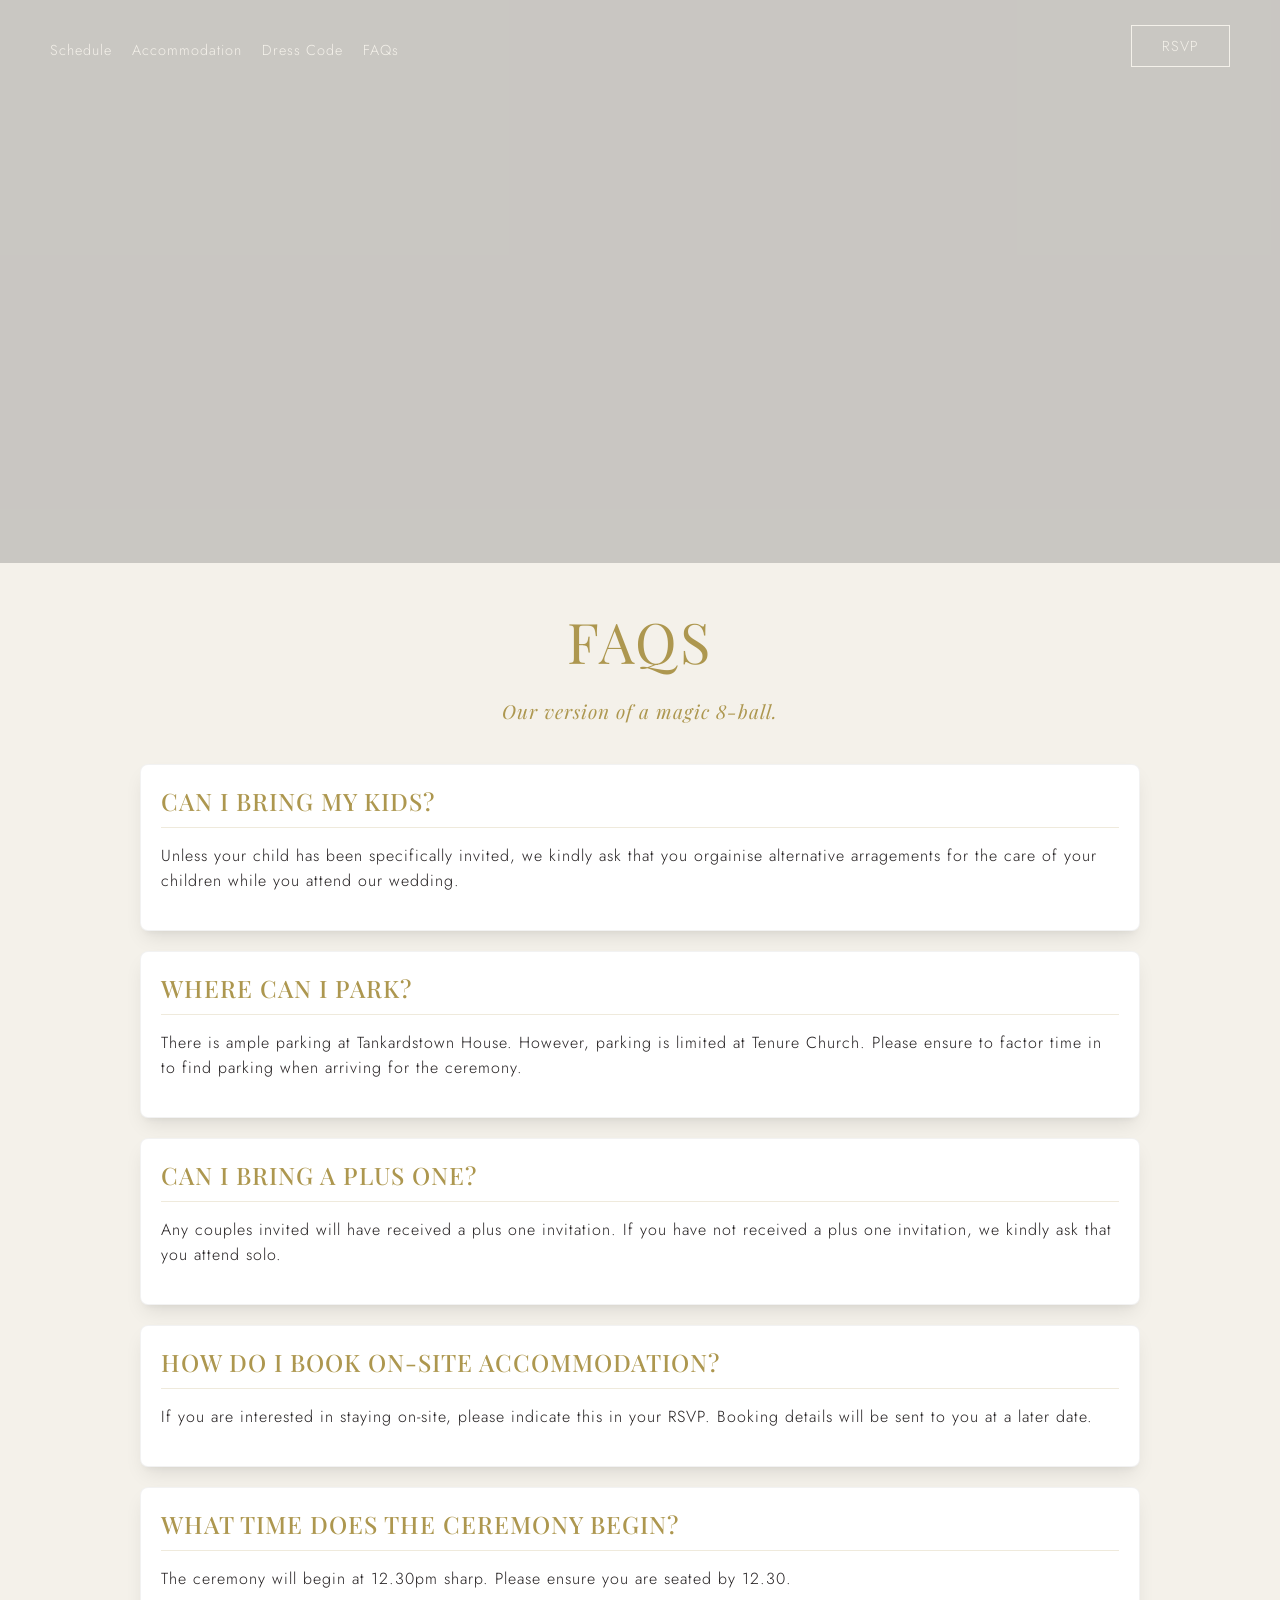
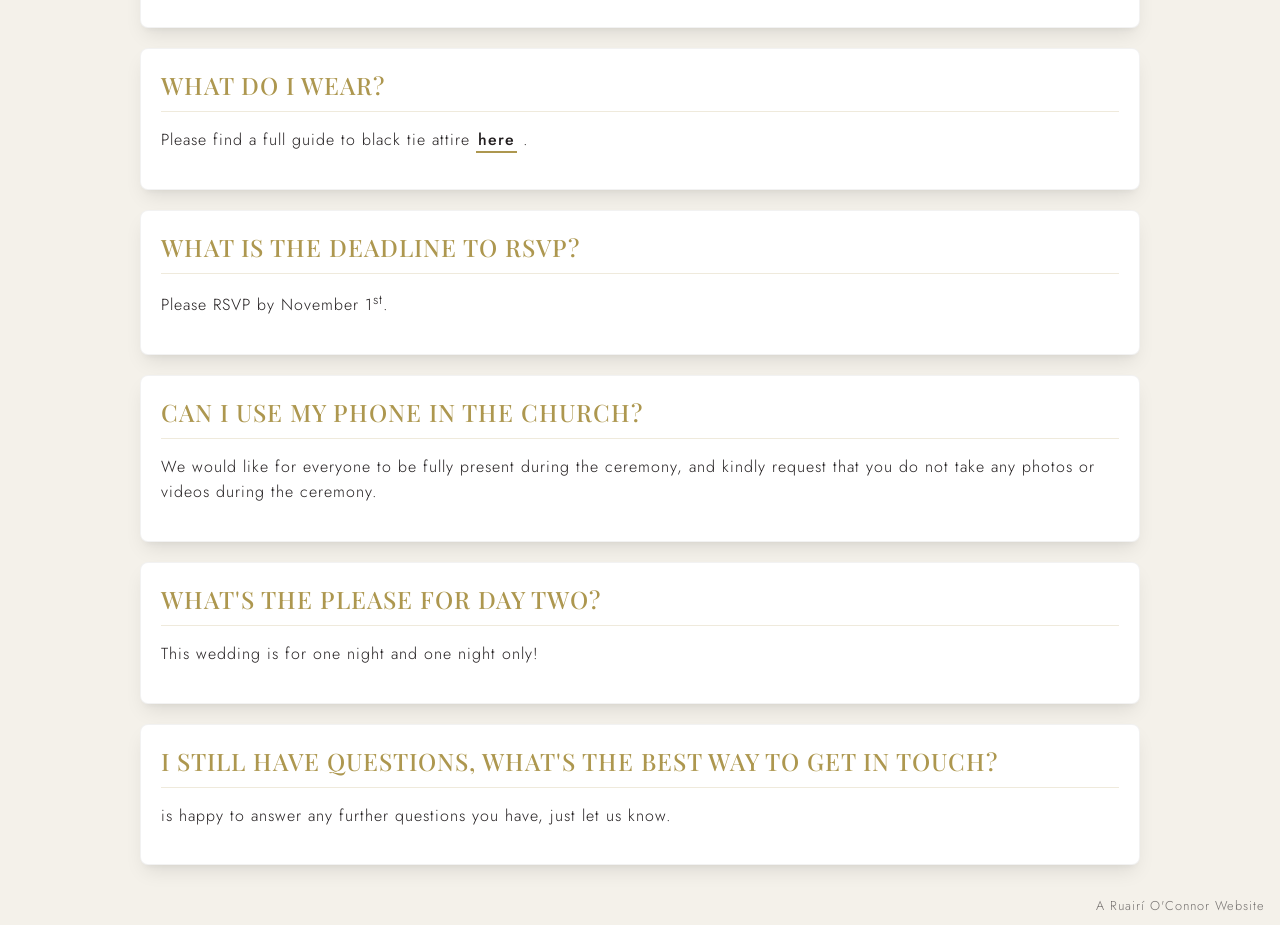
==== faqs/index.html @ f0cdb49d "Initial commit" ====
<!DOCTYPE html>
<html>

<head>
    <meta charset="UTF-8">
    <meta name="viewport" content="width=device-width, initial-scale=1.0">
    <title>FAQs</title>
    <link rel="icon" type="image/svg+xml" href="/assets/favicon.svg">
    <link rel="stylesheet" type="text/css" href="/styles.css">
    <link rel="stylesheet" type="text/css" href="/faqs/faqs.css" id="page-specific-css">
    <script src="/config.js"></script>
</head>

<body class="faqs">
    <div class="text">
        <!-- Title & Subtitle Section -->
        <div class="intro-section">
            <h2>FAQs</h2>
            <p class="subtitle">Our version of a magic 8-ball.</p>
        </div>
        
        <!-- FAQ Item 1 -->
        <div class="display-card">
            <h3>Can I bring my kids?</h3>
            <p>Unless your child has been specifically invited, we kindly ask that you orgainise alternative arragements for the care of your children while you attend our wedding.</p>
        </div>
        <!-- FAQ Item 2 -->
        <div class="display-card">
            <h3>Where can I park?</h3>
	    <p>There is ample parking at Tankardstown House. However, parking is limited at Tenure Church. Please ensure to factor time in to find parking when arriving for the ceremony.</p>
        </div>
        
        <!-- FAQ Item 3 -->
        <div class="display-card">
            <h3>Can I bring a plus one?</h3>
            <p>Any couples invited will have received a plus one invitation. If you have not received a plus one
                invitation, we kindly ask that you attend solo.</p>
        </div>
        
        <!-- FAQ Item 4 -->
        <div class="display-card">
            <h3>How do I book on-site accommodation?</h3>
            <p>If you are interested in staying on-site, please indicate this in your RSVP. Booking details will be sent
                to you at a later date.</p>
        </div>

        <!-- FAQ Item 5 -->
        <div class="display-card">
            <h3>What time does the ceremony begin?</h3>
	    <p>The ceremony will begin at 12.30pm sharp. Please ensure you are seated by 12.30.</p>
        </div>

        <!-- FAQ Item 6 -->
        <div class="display-card">
            <h3>What do I wear?</h3>
            <p>Please find a full guide to black tie attire 
	       <a href="https://www.narrytailor.com/blog/black-tie-dress-code-the-definitive-guide-for-men-women" target="_blank" rel="noopener noreferrer">here</a>
	       .
	    </p>
        </div>

        <!-- FAQ Item 7 -->
        <div class="display-card">
            <h3>What is the deadline to RSVP?</h3>
	    <p>Please RSVP by November 1<sup>st</sup>.</p>
        </div>

        <!-- FAQ Item 8 -->
        <div class="display-card">
            <h3>Can I use my phone in the church?</h3>
	    <p>We would like for everyone to be fully present during the ceremony, and kindly request that you do not take any photos or videos during the ceremony.</p>
        </div>

        <!-- FAQ Item 9 -->
        <div class="display-card">
            <h3>What's the please for Day Two?</h3>
	    <p>This wedding is for one night and one night only!</p>
        </div>

        <!-- FAQ Item 10 -->
        <div class="display-card">
            <h3>I still have questions, what's the best way to get in touch?</h3>
	    <p><span id="faq-contact-name"></span> is happy to answer any further questions you have, just let us know.</p>
        </div>
    </div>
    <!-- Script Logic -->
    <script src="../main.js"></script>
</body>

</html>
---- styles.css ----
/* -------------------------------------------------------------------------- */
/* GLOBAL VARIABLES & RESET                                                   */
/* -------------------------------------------------------------------------- */
@import url('https://fonts.googleapis.com/css2?family=Forum&family=Jost:ital,wght@0,100..900;1,100..900&family=Playfair+Display:ital,wght@0,400..900;1,400..900&display=swap');

:root {
  /* Color Palette */
  --surface: #F4F1EA;     /* Main background color (off-white/cream) */
  --on-surface: #231F20;  /* Standard text color (dark charcoal) */
  --accent: #AD974F;      /* Gold accent color for headings/buttons */
  --secondary: #FFFFFF;   /* Pure white for cards/contrast elements */
}

/* Base Body Styles */
body {
  margin: 0px;
  font-family: 'Jost', sans-serif;
  letter-spacing: 1px;
  font-weight: 300;
  background-color: var(--surface);
  color: var(--on-surface);
  user-select: none;
  word-wrap: break-word; /* Prevent long words breaking layout */
  position: relative;
  min-height: calc(100vh - 40px);
  padding-bottom: 40px;

  /* Global Container for text sections */
  .text {
    margin: 0 auto;
    padding: 0 10%;
    max-width: 1000px;
  }
}

/* -------------------------------------------------------------------------- */
/* GLOBAL HEADER & NAVIGATION STYLES                                          */
/* -------------------------------------------------------------------------- */
h1 {
  font-family: 'Playfair Display', serif;
  color: var(--accent);
  grid-column: 2; /* Centered in grid header layout */
  margin: 0;
}

h1 a {
  color: inherit;
  text-decoration: none;
  cursor: pointer;
  -webkit-tap-highlight-color: transparent;
}

/* Hide navigation by default (handled by media queries/JS for mobile) */
nav {
  display: none;
}

/* 
 * Main Header Area 
 * Uses CSS Grid for layout: [Menu Trigger] [Logo] [RSVP Button]
 */
header {
  padding: 25px 50px 0;
  background-repeat: no-repeat;
  background-position: center bottom;
  background-size: cover;
  position: relative;
  box-sizing: border-box;
  width: 100%;
  aspect-ratio: 16/9; /* Maintain cinematic aspect ratio */
  min-height: 200px;
  display: grid;
  grid-template-columns: 1fr auto 1fr; /* Three-column grid */
  align-items: center;
  align-content: start;
  text-align: center;
  user-select: none;
  font-size: 1.5rem;
  color: var(--surface);
  /* Inner shadow creates a vignette/darkening effect over background image */
  box-shadow: inset 0 0 0 1000px rgba(100, 100, 100, 0.3);
}

/* -------------------------------------------------------------------------- */
/* CARD COMPONENT STYLES                                                      */
/* Used throughout site for content blocks                                    */
/* -------------------------------------------------------------------------- */
.display-card {
  background: var(--secondary);
  padding: 20px;
  box-shadow: 0 10px 20px -5px rgba(0, 0, 0, 0.1), 0 6px 6px -5px rgba(0, 0, 0, 0.05);
  border-radius: 8px;
  transition: all .3s ease;
  border: 1px solid rgba(0, 0, 0, 0.05);
  margin-bottom: 20px;
  position: relative;
  overflow: hidden;
}

/* Hover effect for interactive cards */
.display-card:hover {
  box-shadow: 0 20px 25px -5px rgba(0, 0, 0, 0.1), 0 10px 10px -5px rgba(0, 0, 0, 0.04);
}

/* Titles within cards */
.display-card h3,
.display-card h4 {
  padding: 0;
  background: transparent;
  color: var(--accent);
  text-transform: uppercase;
  margin: 0 0 15px 0;
  font-weight: 500;
  letter-spacing: 1px; /* Improved readability for uppercase */
  border-radius: 0;
  font-size: 1.5rem;
  text-align: left;
  font-family: 'Playfair Display', serif;
  /* Subtle separator line under title */
  border-bottom: 1px solid color-mix(in srgb, var(--accent), transparent 80%);
  padding-bottom: 10px;
}

/* Paragraph text within cards */
.display-card p {
  margin-top: 15px;
  text-align: left;
  line-height: 1.6; /* Comfortable reading height */
}

/* Links within cards */
.display-card a {
  color: var(--on-surface);
  text-decoration: none;
  border-bottom: 2px solid var(--accent);
  transition: all 0.2s ease;
  padding: 0 2px;
  font-weight: 500;
}

/* Link hover state */
.display-card a:hover {
  background-color: var(--accent);
  color: var(--on-surface);
  border-radius: 4px;
  border-bottom-color: transparent;
}

/* -------------------------------------------------------------------------- */
/* TYPOGRAPHY & TEXT ELEMENTS                                                  */
/* -------------------------------------------------------------------------- */

/* Main Section Heading */
h2 {
  margin: 40px 0 20px;
  font-family: 'Playfair Display', serif;
  font-size: 3.5rem;
  text-align: center;
  font-weight: 400;
  letter-spacing: 0.05em;
  color: var(--accent);
  text-transform: uppercase;
}

/* Subtitles (usually under H2) */
.subtitle {
  font-family: 'Playfair Display', serif;
  font-style: italic;
  font-size: 1.2rem;
  color: var(--accent);
}

/* Secondary Headings */
h3 {
  font-size: 2rem;
  text-align: center;
  color: var(--on-surface);
  font-weight: 300;
  user-select: none;
}

h4 {
  font-size: 1.8rem;
  text-align: center;
  color: var(--on-surface);
  font-weight: 300;
}

/* -------------------------------------------------------------------------- */
/* NAVIGATION MENU (DESKTOP)                                                  */
/* -------------------------------------------------------------------------- */

/* Navigation Container */
.menu {
  display: flex;
  justify-content: flex-start;
  align-items: center;
  width: auto;
  grid-column: 1; /* Aligns to left side of header grid */
}

/* Navigation List */
.menu ul {
  display: flex;
  list-style: none; /* Removes bullet points */
  padding: 0;
  margin: 0;
  gap: 20px; /* Space between menu items */
}

/* Navigation Links */
.menu a {
  text-decoration: none;
  font-size: 0.9rem;
  color: var(--surface);
  transition: color 0.3s ease;
}

/* Link Hover State */
.menu a:hover {
  color: var(--accent);
}

/* -------------------------------------------------------------------------- */
/* ACTION BUTTONS (RSVP)                                                      */
/* -------------------------------------------------------------------------- */

.rsvp-button {
  background-color: transparent;
  color: var(--surface);
  border: 1px solid var(--surface);
  padding: 10px 30px;
  font-family: inherit;
  font-size: 0.9rem;
  letter-spacing: inherit;
  cursor: pointer;
  transition: all 0.3s ease;
  text-transform: uppercase;
  justify-self: end; /* Aligns to far right */
  grid-column: 3;
  z-index: 100;
  text-decoration: none;
  text-align: center;
}

.rsvp-button:hover {
  background-color: var(--surface);
  color: var(--on-surface); /* Inverts colors on hover */
}

/* -------------------------------------------------------------------------- */
/* MOBILE MENU (HAMBURGER)                                                    */
/* -------------------------------------------------------------------------- */

/* Hamburger Icon Container */
.ham-menu {
  display: none; /* Hidden on desktop */
  height: 50px;
  width: 50px;
  margin-right: auto;
  position: relative;
  z-index: 100;
  cursor: pointer;
}

/* Hamburger Lines */
.ham-menu span {
  height: 5px;
  width: 100%;
  background-color: var(--surface);
  border-radius: 25px;
  position: absolute;
  top: 50%;
  left: 50%;
  transform: translate(-50%, -50%);
  transition: 0.3s ease; /* Smooth animation */
}

/* Active State Color */
.ham-menu.open span {
  background-color: var(--accent);
}

/* Top Line Position */
.ham-menu span:nth-child(1) {
  top: 25%;
}

/* Bottom Line Position */
.ham-menu span:nth-child(3) {
  top: 75%;
}

/* 
 * Hamburger Animation to 'X' 
 * Transforms lines into a cross when menu is open
 */

/* Top Line Rotation */
.ham-menu.open span:nth-child(1) {
  top: 50%;
  transform: translate(-50%, -50%) rotate(45deg);
}

/* Middle Line Fades Out */
.ham-menu.open span:nth-child(2) {
  opacity: 0;
}

/* Bottom Line Rotation */
.ham-menu.open span:nth-child(3) {
  top: 50%;
  transform: translate(-50%, -50%) rotate(-45deg);
}

/* -------------------------------------------------------------------------- */
/* RESPONSIVE MEDIA QUERIES                                                   */
/* -------------------------------------------------------------------------- */

/* Large Screens (2000px+) */
@media screen and (min-width: 2000px) {
  .menu a {
    font-size: 1.2rem;

  }

  .menu ul {
    gap: 60px; /* Increase spacing for large screens */
  }
}

/* Medium Screens (Header Height Adjustments) */
@media screen and (min-width: 1000px) {
  header {
    height: 562.5px; /* Fixed height for aspect ratio */
  }
}

/* Large Screens (Header Height Adjustments) */
@media screen and (min-width: 1500px) {
  header {
    height: 787.5px; /* Fixed height for aspect ratio */
  }
}

/* Tablet & Mobile (Max Width 1000px) */
@media screen and (max-width: 1000px) {
  nav {
    display: flex;
  }

  /* Show Hamburger Menu */
  .ham-menu {
    display: block;
  }

  /* Full Screen Mobile Menu Overlay */
  .menu {
    background-color: var(--surface);
    height: 100vh;
    width: 100%;
    position: fixed;
    top: 0;
    left: -1000px; /* Hidden off-screen by default */
    display: flex;
    flex-direction: column;
    justify-content: center;
    align-items: center;
    text-align: center;
    font-size: 3rem;
    transition: 0.3s ease; /* Smooth slide-in */
    z-index: 90;
  }

  /* Slide Menu In */
  .menu.visible {
    left: 0;
  }

  .menu ul {
    flex-direction: column;
    gap: 1rem;
  }

  /* Mobile Menu Link Styling */
  .menu a {
    font-family: 'Playfair Display', serif;
    font-size: 2rem;
    text-align: center;
    font-weight: 400;
    letter-spacing: 0.05em;
    color: var(--accent);
    text-transform: uppercase;
  }

  header {
    padding: 25px 25px 0;
    width: 100%;
  }
}

/* Small Mobile Screens (Max Width 500px) */
@media screen and (max-width: 500px) {
  header {
    font-size: 1.1rem;
  }

  .rsvp-button {
    padding: 7.5px 15px;
    font-size: 0.75rem;
  }

  /* Smaller Hamburger Icon */
  .ham-menu {
    height: 30px;
    width: 30px;
  }

  .ham-menu span {
    height: 3px;
    width: 100%;
    border-radius: 15px;
  }

  /* Adjust Typography Scale */
  h2 {
    font-size: 2rem;
  }

  h3 {
    font-size: 1.5rem;
  }

  /* Note: Duplicate h3 selector in original CSS consolidated here */
}


.intro-section {
  text-align: center;
  margin-bottom: 40px;
  animation: fadeIn 0.5s ease-out;
}

@keyframes fadeIn {
  from {
    opacity: 0;
    transform: translateY(10px);
  }

  to {
    opacity: 1;
    transform: translateY(0);
  }
}

/* General Layout Button (Used in Forms etc.) */
button {
  display: block;
  width: 100%;
  padding: 15px;
  background-color: var(--accent);
  color: var(--secondary);
  border: none;
  border-radius: 4px;
  font-family: 'Jost', sans-serif;
  font-size: 1.1rem;
  font-weight: 500;
  text-transform: uppercase;
  letter-spacing: 1px;
  cursor: pointer;
  transition: all 0.3s ease;
  margin-top: 30px;
}

button:hover {
  background-color: color-mix(in srgb, var(--accent), black 10%);
  transform: translateY(-2px);
  box-shadow: 0 5px 15px rgba(0, 0, 0, 0.1);
}

button:active {
  transform: translateY(0);
}

.site-signature {
  position: absolute;
  bottom: 10px;
  right: 15px;
  font-family: 'Jost', sans-serif;
  font-size: 0.8rem;
  color: var(--on-surface);
  opacity: 0.6;
  pointer-events: auto; /* allow clicking the signature link */
  text-decoration: none; /* remove underline on link */
  cursor: pointer;
  z-index: 1000;
  -webkit-tap-highlight-color: transparent;
}
---- faqs/faqs.css ----
/* -------------------------------------------------------------------------- */
/* FAQS PAGE STYLES                                                           */
/* -------------------------------------------------------------------------- */

/* Header Background */
body.faqs header {
  background-image: url('../assets/backgrounds/faqs.jpg');
  background-position: center;
}
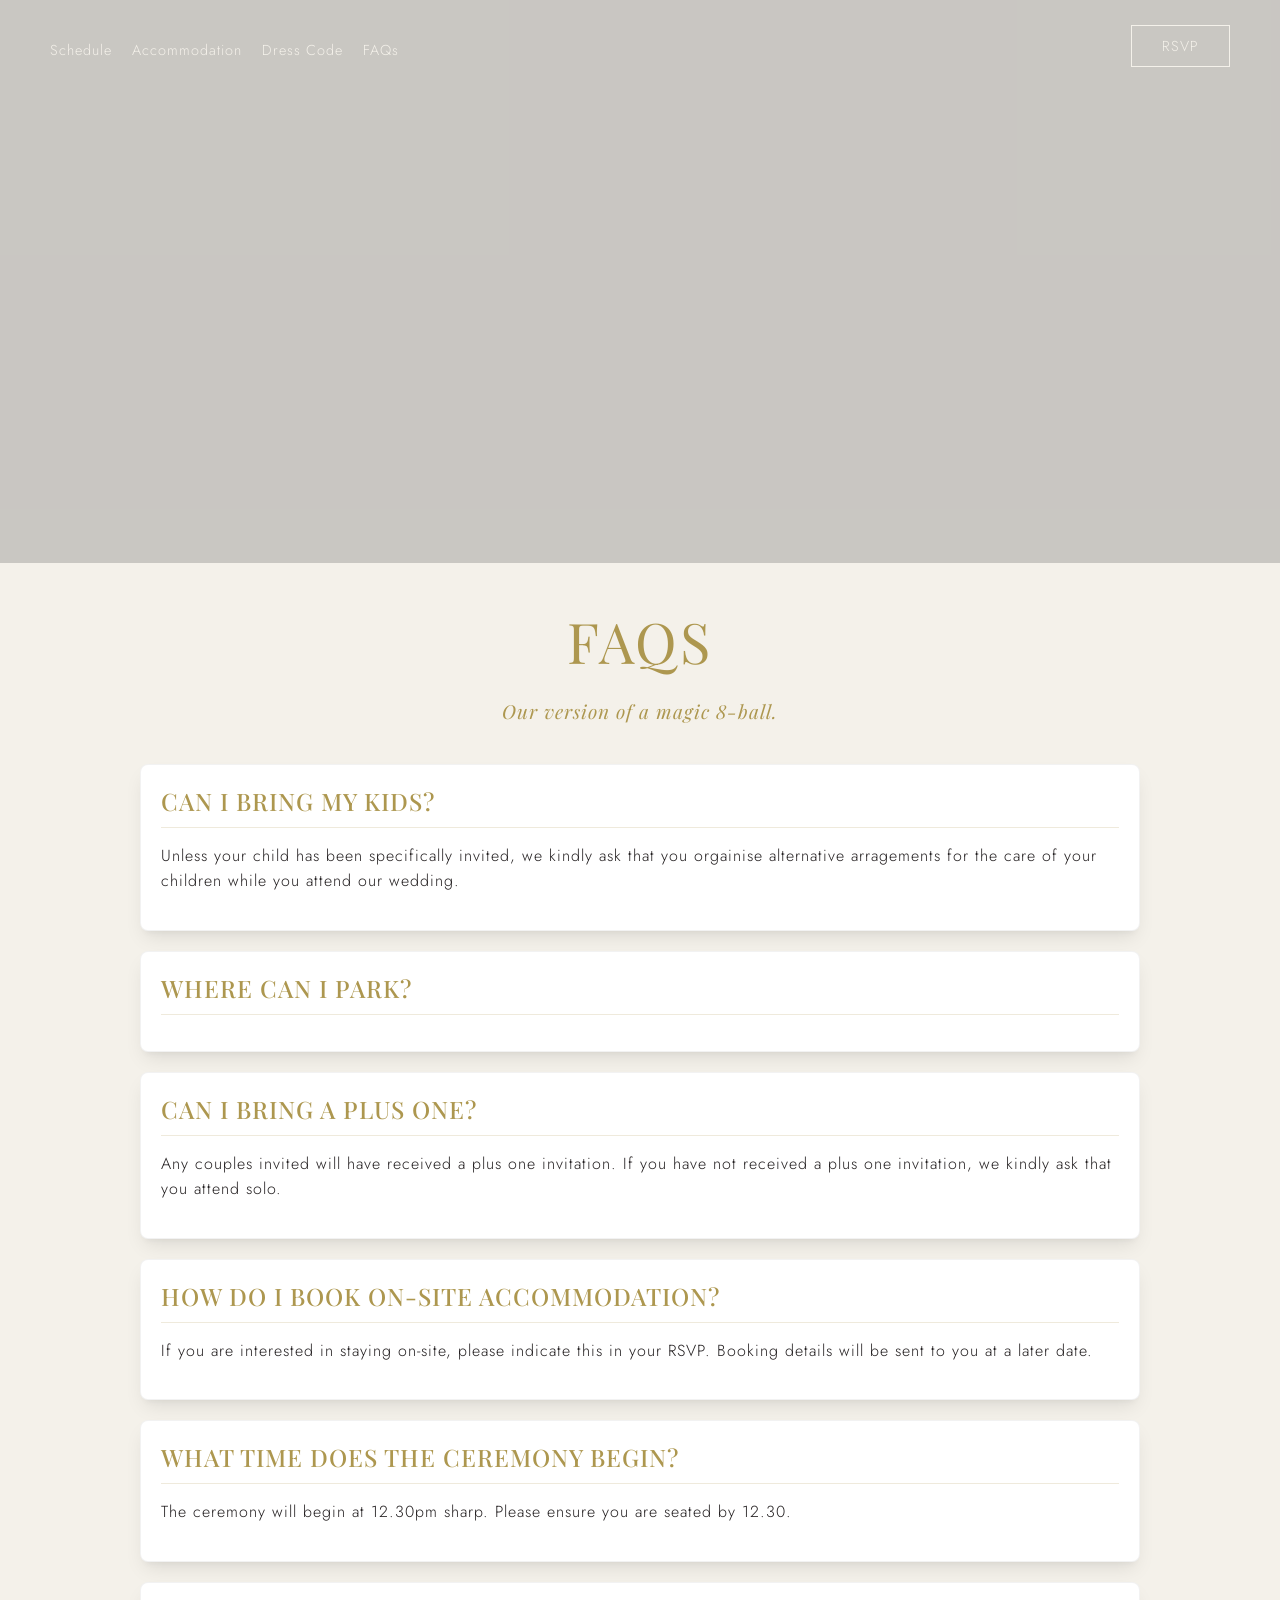
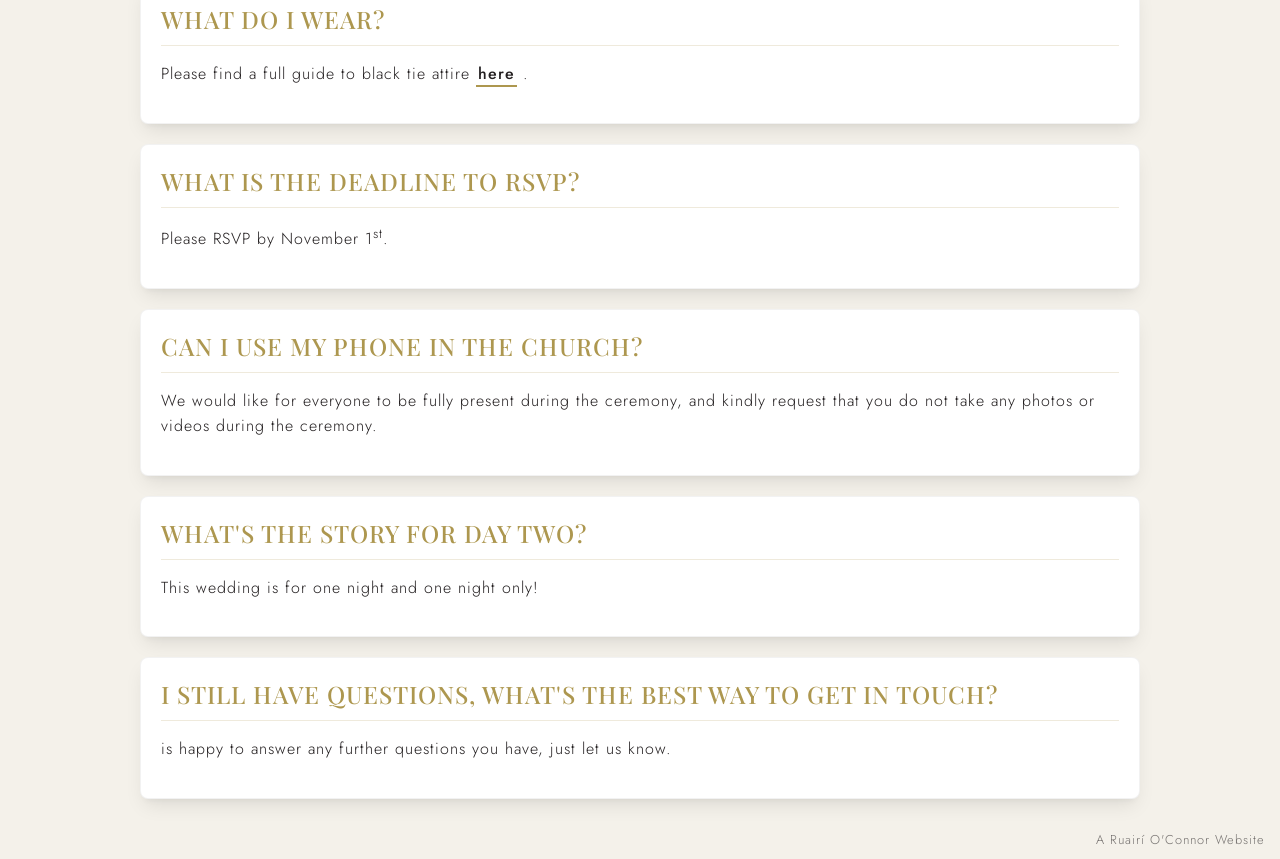
==== commit 5c393099: "Fixing faq" ====
--- a/faqs/index.html
+++ b/faqs/index.html
@@ -27,7 +27,7 @@
         <!-- FAQ Item 2 -->
         <div class="display-card">
             <h3>Where can I park?</h3>
-	    <p>There is ample parking at Tankardstown House. However, parking is limited at Tenure Church. Please ensure to factor time in to find parking when arriving for the ceremony.</p>
+	    <p id="parking-faq"></p>
         </div>
         
         <!-- FAQ Item 3 -->
@@ -73,7 +73,7 @@
 
         <!-- FAQ Item 9 -->
         <div class="display-card">
-            <h3>What's the please for Day Two?</h3>
+            <h3>What's the story for Day Two?</h3>
 	    <p>This wedding is for one night and one night only!</p>
         </div>
 
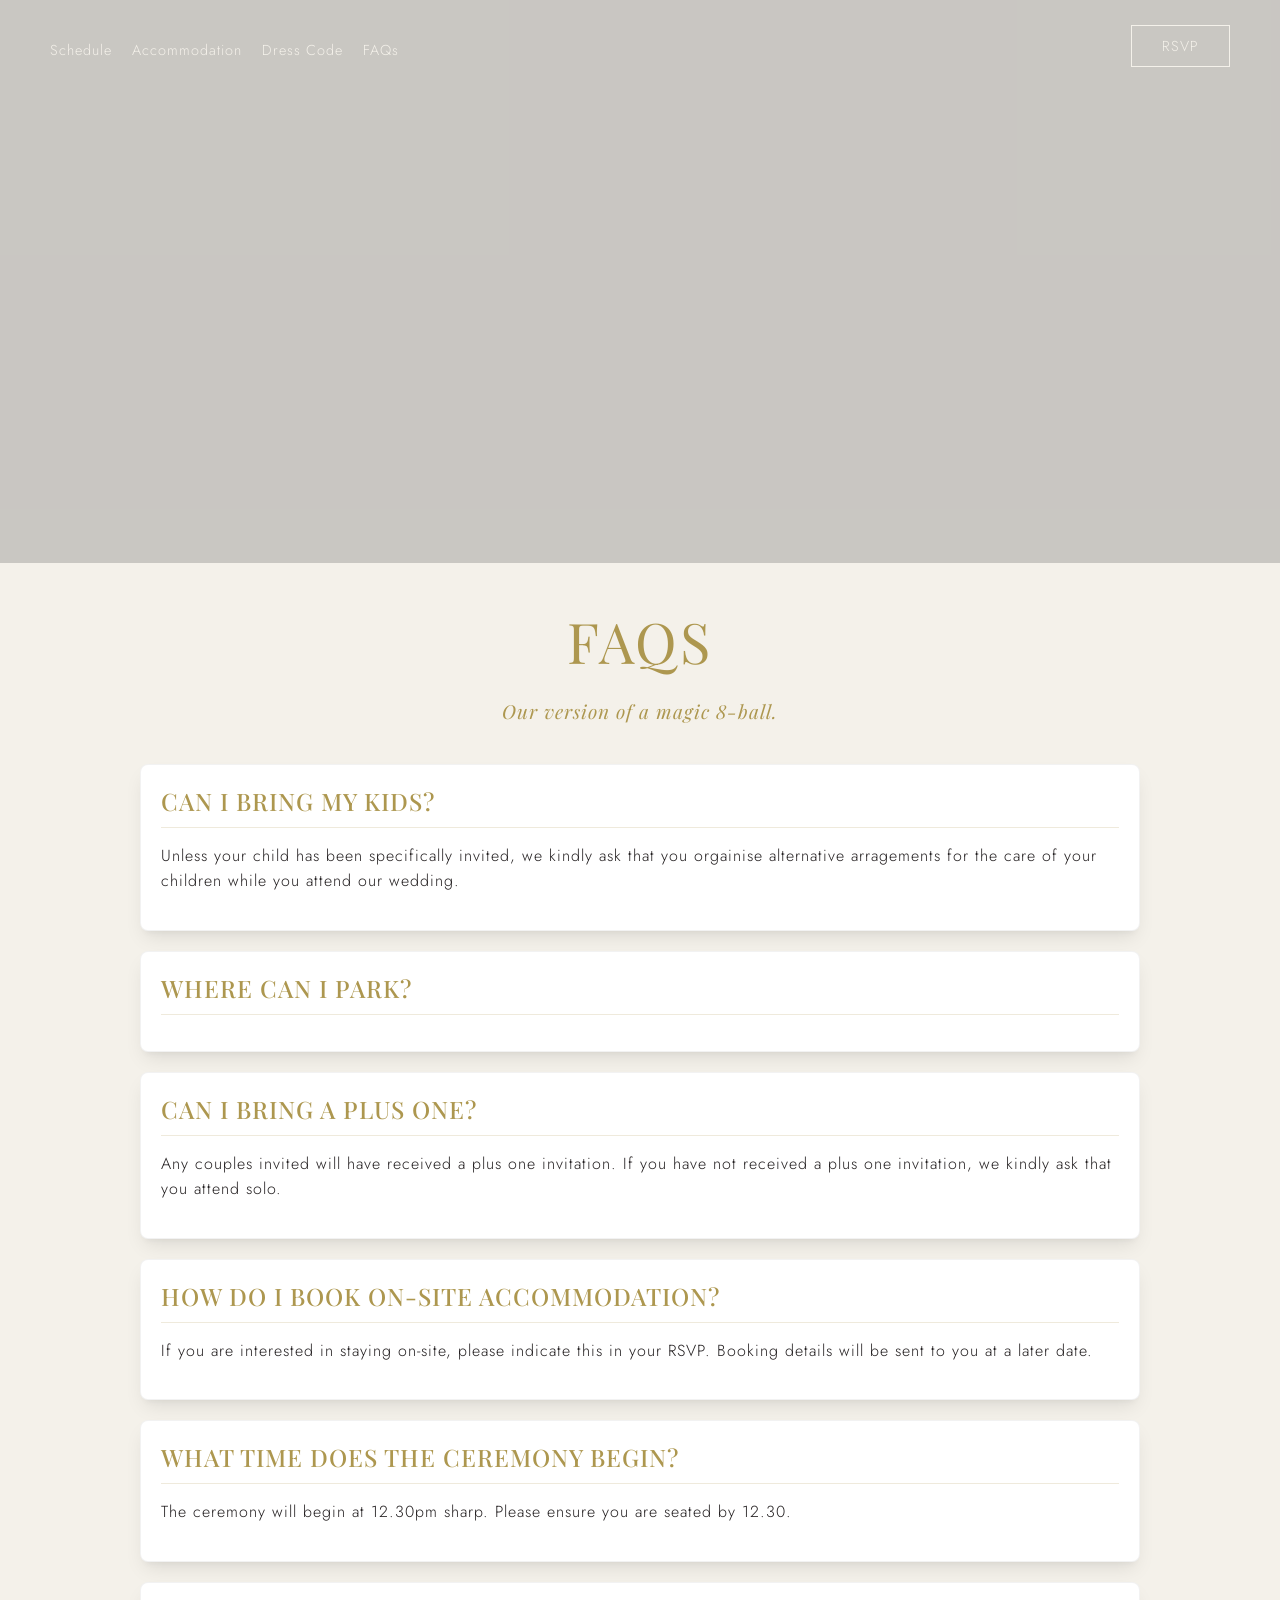
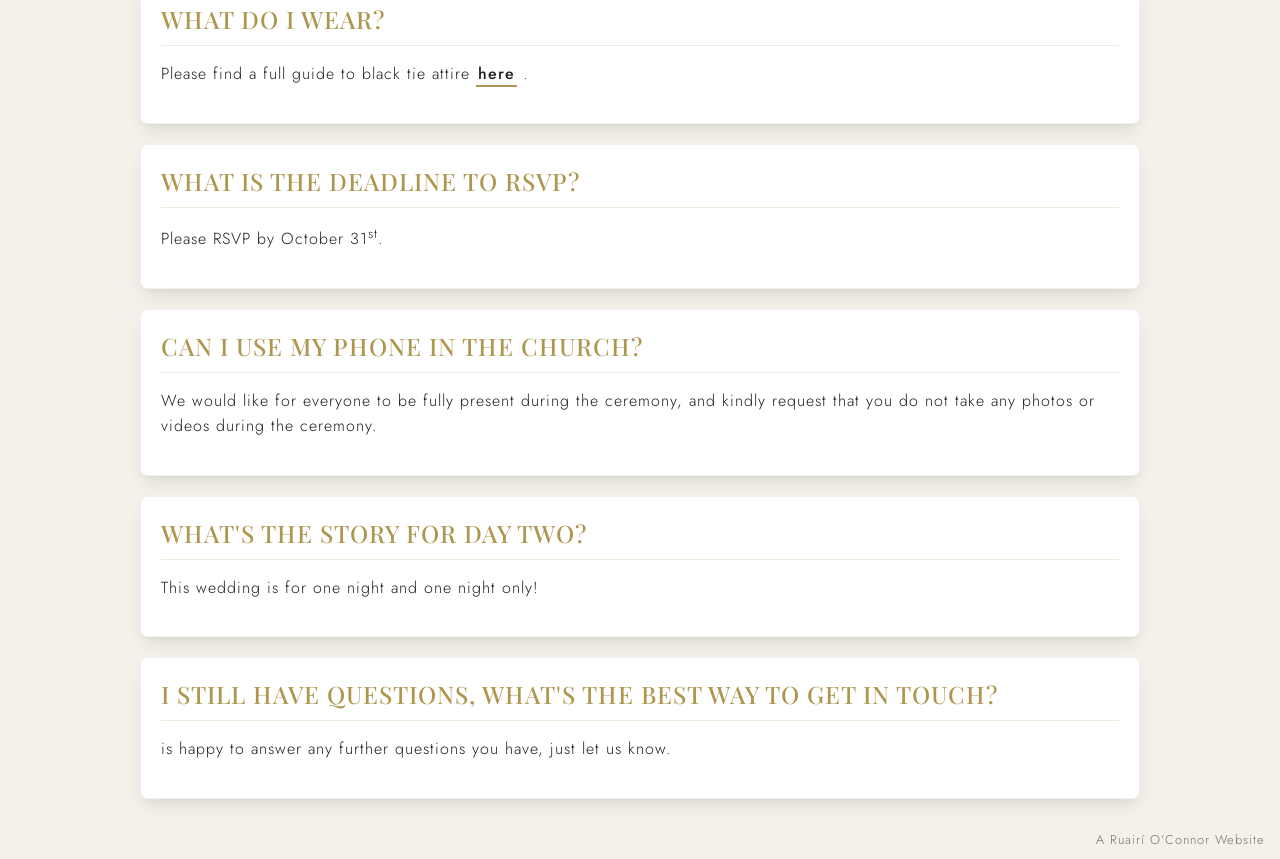
==== commit 7a7a0cfe: "Fixing highlight colour" ====
--- a/faqs/index.html
+++ b/faqs/index.html
@@ -62,7 +62,7 @@
         <!-- FAQ Item 7 -->
         <div class="display-card">
             <h3>What is the deadline to RSVP?</h3>
-	    <p>Please RSVP by November 1<sup>st</sup>.</p>
+	    <p>Please RSVP by October 31<sup>st</sup>.</p>
         </div>
 
         <!-- FAQ Item 8 -->
--- a/styles.css
+++ b/styles.css
@@ -20,6 +20,7 @@
   background-color: var(--surface);
   color: var(--on-surface);
   user-select: none;
+  -webkit-tap-highlight-color: transparent;
   word-wrap: break-word; /* Prevent long words breaking layout */
   position: relative;
   min-height: calc(100vh - 40px);
@@ -47,7 +48,6 @@
   color: inherit;
   text-decoration: none;
   cursor: pointer;
-  -webkit-tap-highlight-color: transparent;
 }
 
 /* Hide navigation by default (handled by media queries/JS for mobile) */
@@ -494,5 +494,4 @@
   text-decoration: none; /* remove underline on link */
   cursor: pointer;
   z-index: 1000;
-  -webkit-tap-highlight-color: transparent;
-}
+}
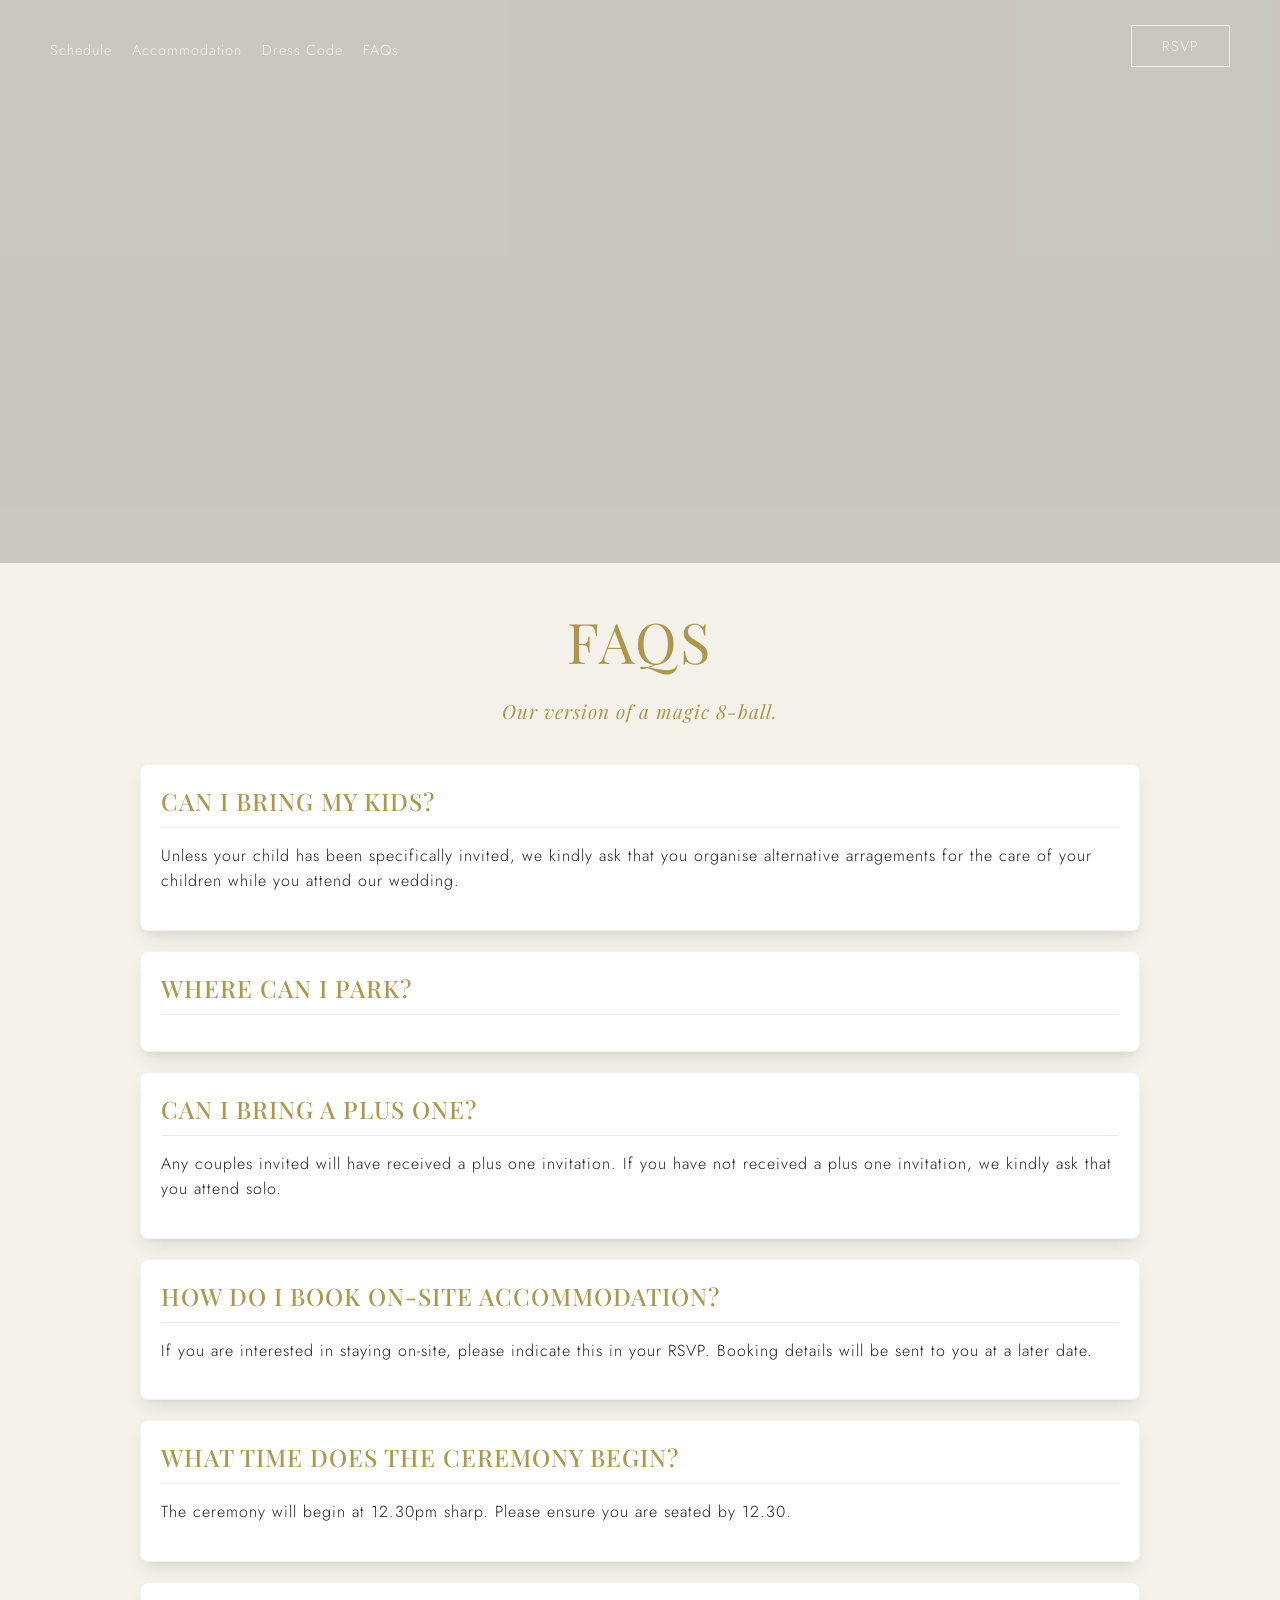
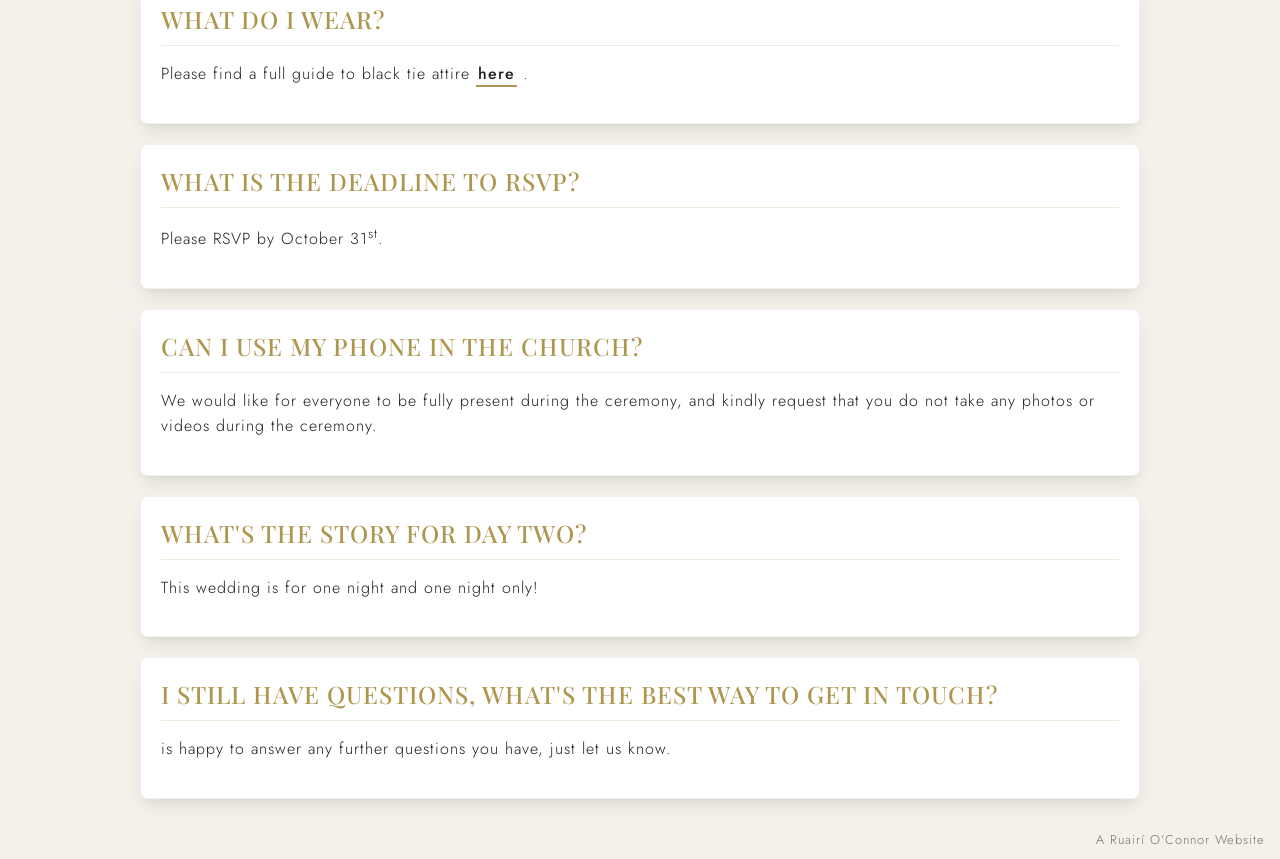
==== commit b221445e: "fixing typo" ====
--- a/faqs/index.html
+++ b/faqs/index.html
@@ -22,7 +22,7 @@
         <!-- FAQ Item 1 -->
         <div class="display-card">
             <h3>Can I bring my kids?</h3>
-            <p>Unless your child has been specifically invited, we kindly ask that you orgainise alternative arragements for the care of your children while you attend our wedding.</p>
+            <p>Unless your child has been specifically invited, we kindly ask that you organise alternative arragements for the care of your children while you attend our wedding.</p>
         </div>
         <!-- FAQ Item 2 -->
         <div class="display-card">
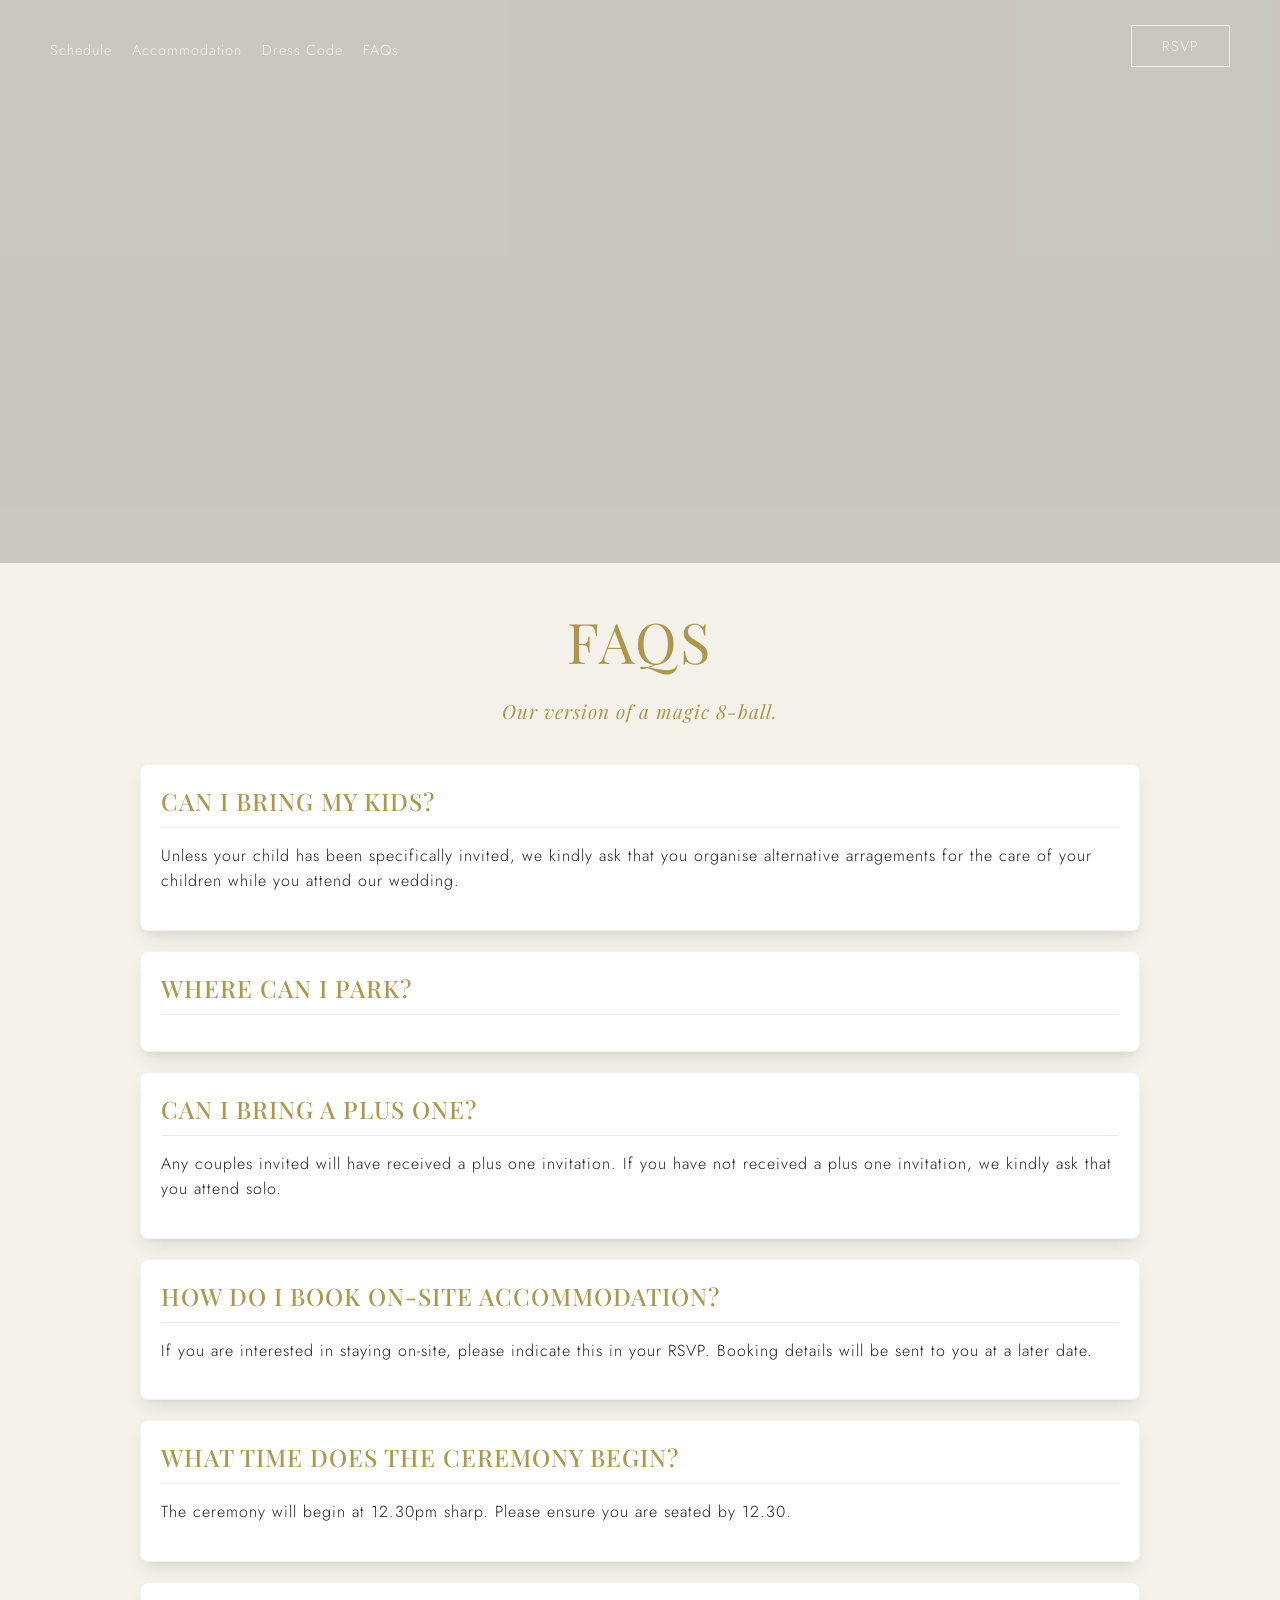
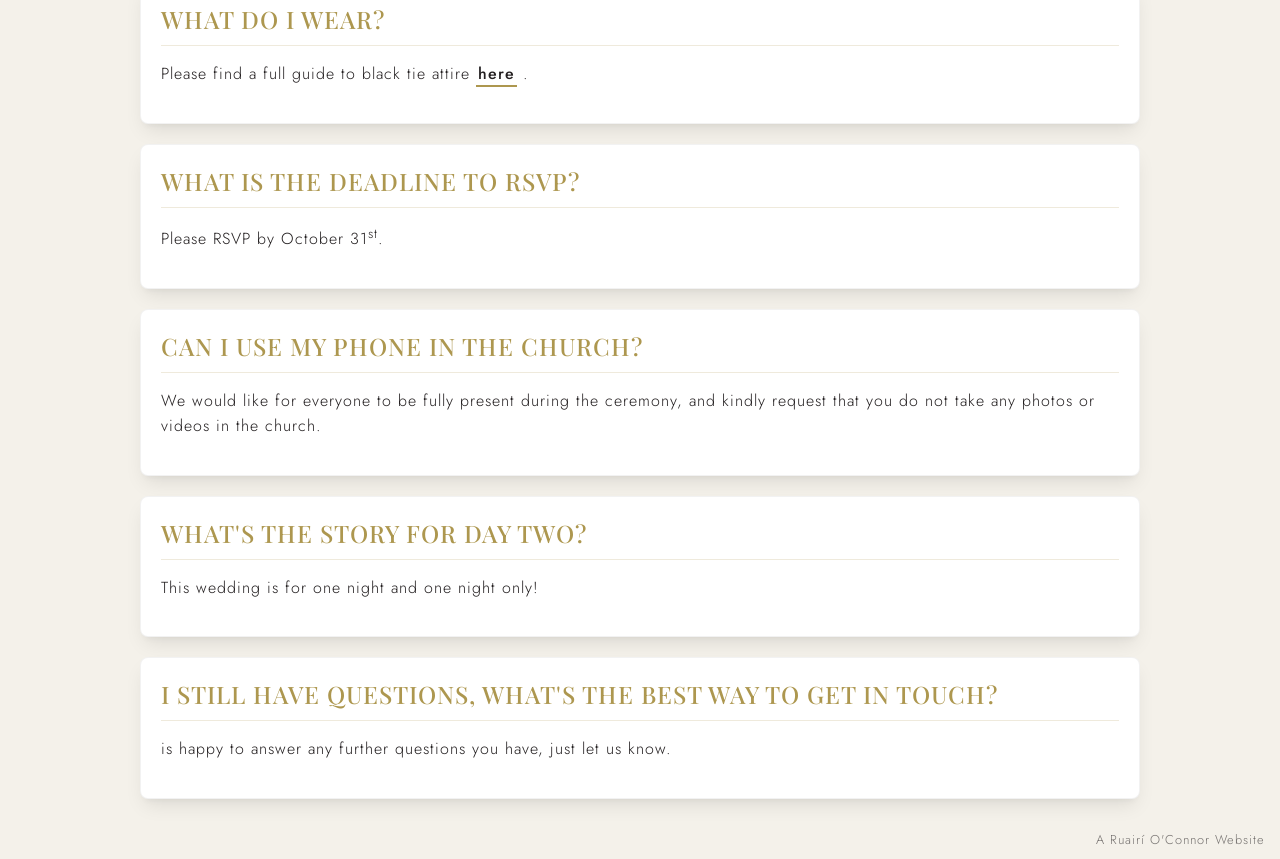
==== commit 949068cf: "Ceremony to Church" ====
--- a/faqs/index.html
+++ b/faqs/index.html
@@ -68,7 +68,7 @@
         <!-- FAQ Item 8 -->
         <div class="display-card">
             <h3>Can I use my phone in the church?</h3>
-	    <p>We would like for everyone to be fully present during the ceremony, and kindly request that you do not take any photos or videos during the ceremony.</p>
+	    <p>We would like for everyone to be fully present during the ceremony, and kindly request that you do not take any photos or videos in the church.</p>
         </div>
 
         <!-- FAQ Item 9 -->
--- a/styles.css
+++ b/styles.css
@@ -431,6 +431,14 @@
     font-size: 1.5rem;
   }
 
+   .display-card h3 {
+    font-size: 1.25rem;
+  }
+
+   .display-card p {
+      font-size: 0.95rem;
+  }
+
   /* Note: Duplicate h3 selector in original CSS consolidated here */
 }
 
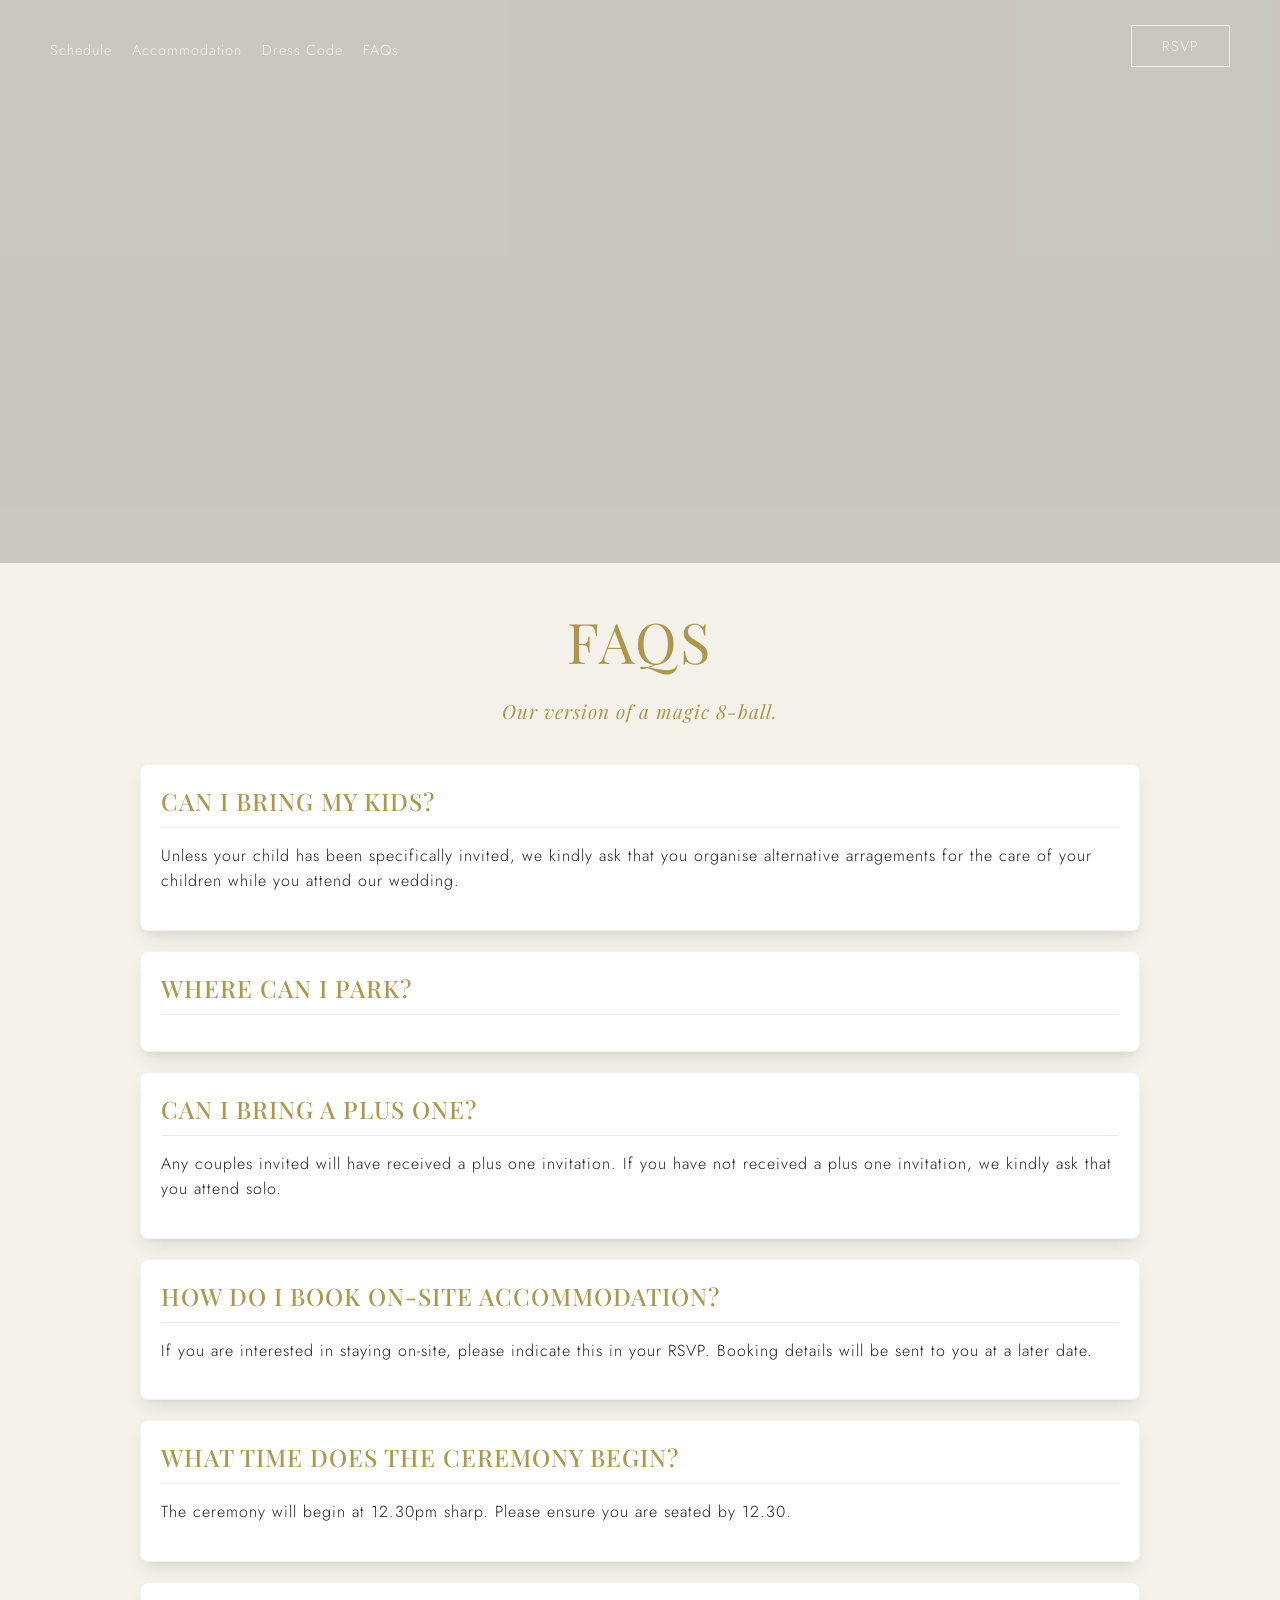
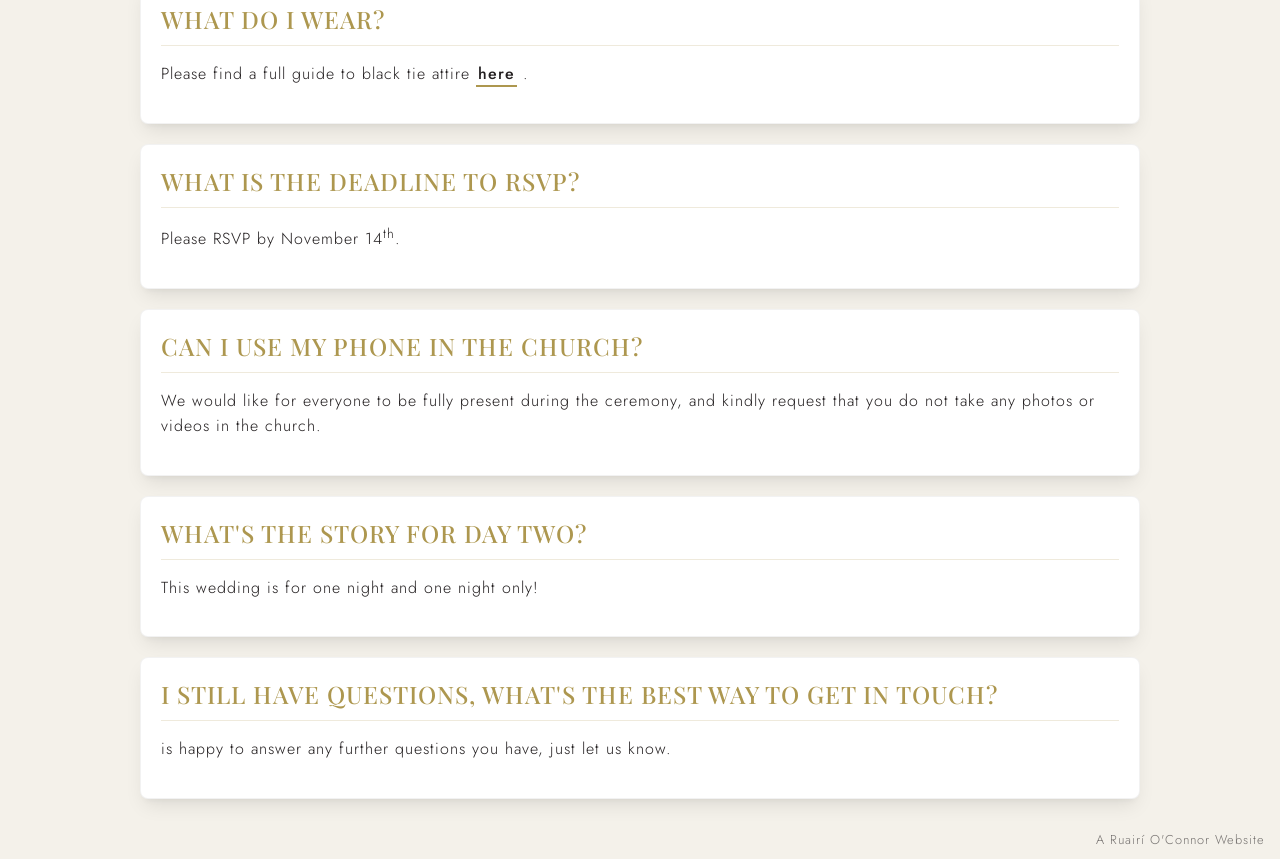
==== commit dd6d5c91: "Changing RSVP deadline" ====
--- a/faqs/index.html
+++ b/faqs/index.html
@@ -62,7 +62,7 @@
         <!-- FAQ Item 7 -->
         <div class="display-card">
             <h3>What is the deadline to RSVP?</h3>
-	    <p>Please RSVP by October 31<sup>st</sup>.</p>
+	    <p>Please RSVP by November 14<sup>th</sup>.</p>
         </div>
 
         <!-- FAQ Item 8 -->
